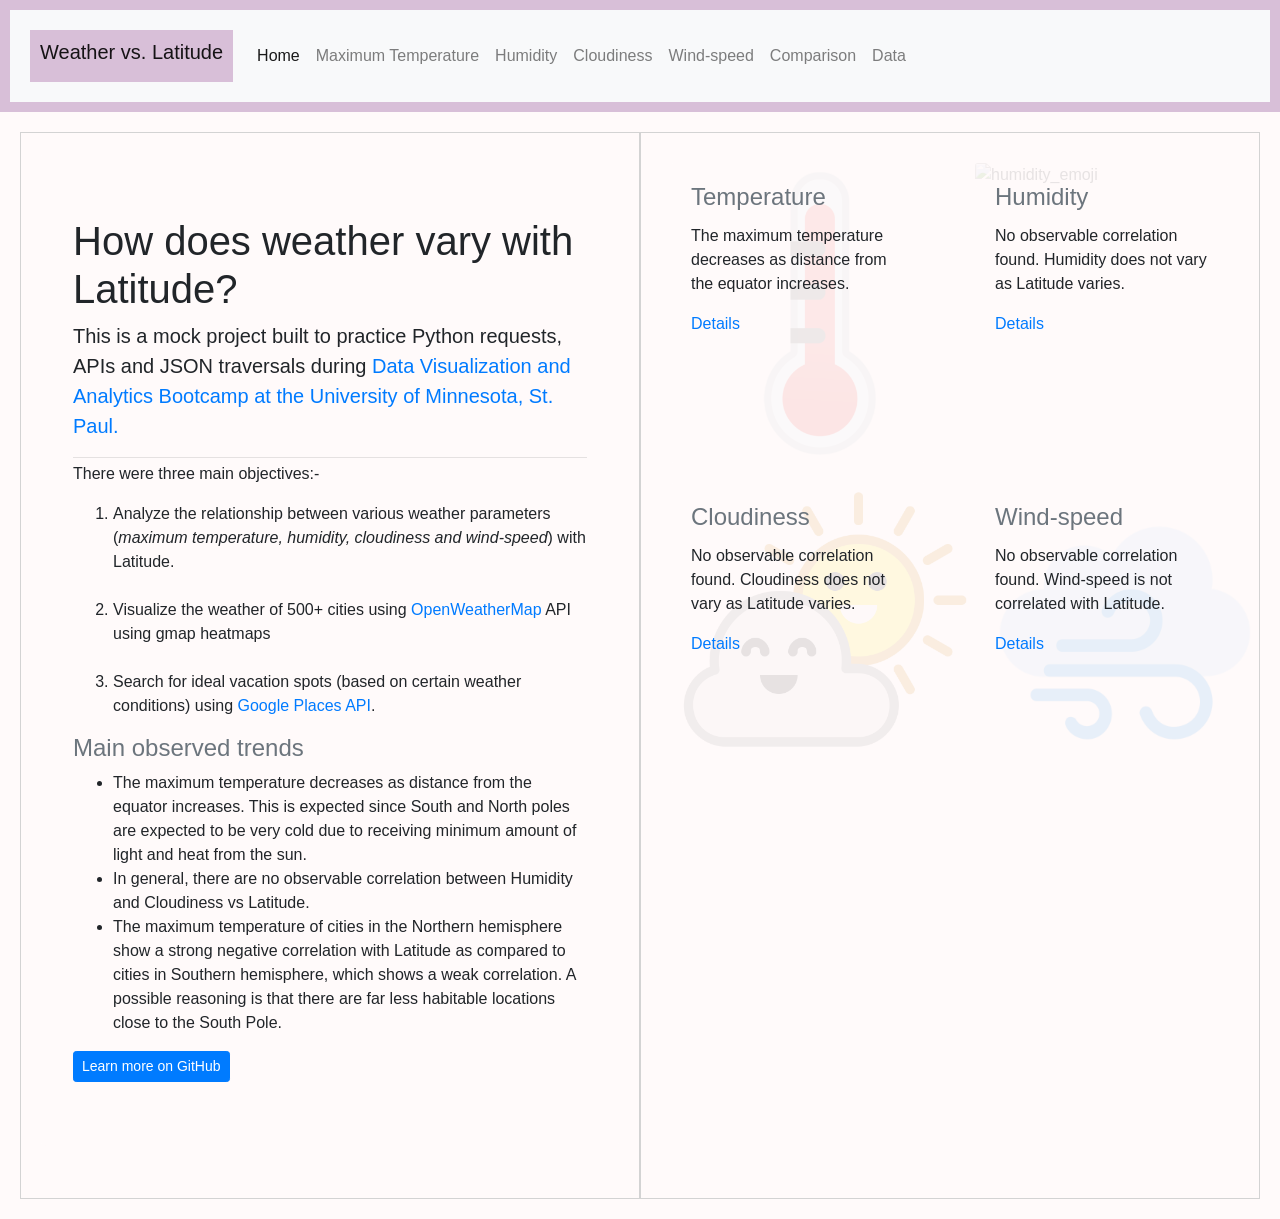
==== index.html @ 2631e103 "chagned index.html;" ====
<!DOCTYPE html>
<html lang="en-us">

<head>

    <meta charset="UTF-8">
    <title>Weather vs. Latitude</title>

    <!-- Bring in our bootstrap stylesheet -->
    <link rel="stylesheet" href="https://stackpath.bootstrapcdn.com/bootstrap/4.3.1/css/bootstrap.min.css"
        integrity="sha384-ggOyR0iXCbMQv3Xipma34MD+dH/1fQ784/j6cY/iJTQUOhcWr7x9JvoRxT2MZw1T" crossorigin="anonymous">

    <link rel="stylesheet" href="/assets/style.css">
</head>

<body>
    <div class="parent-container-navbar" id="navbar_container">
        <nav class="navbar navbar-expand-lg navbar-light bg-light">
            <a class="navbar-brand" href="index.html">
                <h5>Weather vs. Latitude</h5>
            </a>
            <button class="navbar-toggler" type="button" data-toggle="collapse" data-target="#navbarSupportedContent"
                aria-controls="navbarSupportedContent" aria-expanded="false" aria-label="Toggle navigation">
                <span class="navbar-toggler-icon"></span>
            </button>
            <!--Home button ends here-->

            <div class="collapse navbar-collapse" id="navbarSupportedContent">
                <ul class="navbar-nav mr-auto">
                    <li class="nav-item active">
                        <a class="nav-link" href="index.html">Home <span class="sr-only">(current)</span></a>
                    </li>
                    <!-- <li class="nav-item dropdown">
                        <a class="nav-link dropdown-toggle" href="#" id="navbarDropdown" role="button"
                            data-toggle="dropdown" aria-haspopup="true" aria-expanded="false">
                            Visualizations
                        </a>
                        <div class="dropdown-menu" aria-labelledby="navbarDropdown">
                            <a class="dropdown-item" href="#">Maximum Temperature</a>
                            <a class="dropdown-item" href="#">Humidity</a>
                            <a class="dropdown-item" href="#">Cloudiness</a>
                            <a class="dropdown-item" href="#">Wind-speed</a>
                        </div>

                    </li> -->
                    <!-- DROP DOWN MENU IS NOT WORKING - ADDING PAGES SEPARATELY-->
                    <li class="nav-item">
                        <a class="nav-link" href="/html/temperature_vs_latitude.html">Maximum Temperature</a>
                    </li>
                    <li class="nav-item">
                        <a class="nav-link" href="/html/humidity_vs_latitude.html">Humidity</a>
                    </li>
                    <li class="nav-item">
                        <a class="nav-link" href="/html/cloudiness_vs_latitude.html">Cloudiness</a>
                    </li>
                    <li class="nav-item">
                        <a class="nav-link" href="/html/windspeed_vs_latitude.html">Wind-speed</a>
                    </li>
                    <li class="nav-item">
                        <a class="nav-link" href="/html/comparison.html">Comparison</a>
                    </li>

                    <li class="nav-item">
                        <a class="nav-link" href="/html/data.html">Data</a>
                    </li>



                </ul>


            </div>

        </nav>
        <!--Navigation bar ends here-->

    </div> <!-- Navbar container ends here-->

    <div class="parent-container d-flex">
        <div class="container_right col-md-6" id="project_summary">
            <div class="jumbotron">
                <h1 class="display-5">How does weather vary with Latitude?</h1>
                <p class="lead">This is a mock project built to practice Python requests, APIs and JSON traversals
                    during
                    <a href="https://bootcamp.umn.edu/data/" target="_blank"> Data Visualization and Analytics
                        Bootcamp at the
                        University of
                        Minnesota, St. Paul.</a>
                </p>
                <hr class="my-1">
                <p>
                    There were three main objectives:-
                    <ol>
                        <li>Analyze the relationship between various weather parameters (<em>maximum temperature,
                                humidity, cloudiness and wind-speed</em>) with Latitude.
                        </li>
                        </br>
                        <li>
                            Visualize the weather of 500+ cities using <a href="https://openweathermap.org/api"
                                target="_blank">OpenWeatherMap</a> API using
                            gmap heatmaps
                        </li>
                        </br>
                        <li>
                            Search for ideal vacation spots (based on certain weather conditions) using <a
                                href="https://developers.google.com/places/web-service/intro" target="_blank">Google
                                Places
                                API</a>.
                        </li>
                    </ol>
                </p>
                <p>
                    <h4 class="text-muted">Main observed trends</h4>
                    <ul>
                        <li>
                            The maximum temperature decreases as distance from the equator increases. This is expected
                            since South and North poles are expected to be very cold due to receiving minimum amount of
                            light and heat from the sun.
                        </li>
                        <li>
                            In general, there are no observable correlation between Humidity and Cloudiness vs Latitude.
                        </li>
                        <li>
                            The maximum temperature of cities in the Northern hemisphere show a strong negative
                            correlation with Latitude as compared to cities in Southern hemisphere, which shows a weak
                            correlation. A possible reasoning is that there are far less habitable locations close to
                            the South Pole.
                        </li>
                    </ul>
                </p>
                <a class="btn btn-primary btn-sm" href="https://github.com/nqazimn/python-api-challenge.git"
                    role="button" target="_blank">Learn more on GitHub</a>
            </div>
            <!--jumobtron ends here-->

        </div>
        <!-- project_intro ends here-->

        <div class="container_left col-md-6" id="project_intro">
            <div class="row">
                <div class="col-md-6">
                    <div class="card border-0">
                        <img class="card-img-top" src="assets/temperature_emoji.png" alt="temperature_emoji"
                            id="temperature_emoji">
                        <div class="card-img-overlay">
                            <h4 class="card-title text-muted">Temperature</h4>
                            <!-- <h6 class="card-subtitle mb-2 text-muted">Card subtitle</h6> -->
                            <p class="card-text">
                                The maximum temperature decreases as distance from the equator increases.
                            </p>
                            <a href="temperature_vs_latitude.html" class="card-link">Details</a>
                        </div>
                    </div>
                </div>
                <!--Temparature card ends here-->

                <div class="col-md-6">
                    <div class="card border-0">
                        <img class="card-img-top" src="assets/humidity_emoji.jpg.png" alt="humidity_emoji"
                            id="humidity_emoji">
                        <div class="card-img-overlay">
                            <h4 class="card-title text-muted">Humidity</h4>
                            <!-- <h6 class="card-subtitle mb-2 text-muted">Card subtitle</h6> -->
                            <p class="card-text">
                                No observable correlation found. Humidity does not vary as Latitude varies.
                            </p>
                            <a href="humidity_vs_latitude.html" class="card-link">Details</a>
                        </div>
                    </div>
                </div>
                <!--humidity card ends here-->
            </div>
            <!--Temperature/Humidity cards end here-->

            <div class="row">
                <div class="col-md-6">
                    <div class="card border-0">
                        <img class="card-img-top" src="assets/cloudiness_emoji.png" alt="Card image cap"
                            id="cloudiness_emoji">
                        <div class="card-img-overlay">
                            <h4 class="card-title text-muted">Cloudiness</h4>
                            <!-- <h6 class="card-subtitle mb-2 text-muted">Card subtitle</h6> -->
                            <p class="card-text">
                                No observable correlation found. Cloudiness does not vary as Latitude varies.
                            </p>
                            <a href="cloudiness_vs_latitude.html" class="card-link">Details</a>
                        </div>
                    </div>
                </div>

                <div class="col-md-6">
                    <div class="card border-0">
                        <img class="card-img-top" src="assets/wind_speed_emoji.png" alt="Card image cap"
                            id="windspeed_emoji">
                        <div class="card-img-overlay">
                            <h4 class="card-title text-muted">Wind-speed</h4>
                            <!-- <h6 class="card-subtitle mb-2 text-muted">Card subtitle</h6> -->
                            <p class="card-text ">
                                No observable correlation found. Wind-speed is not correlated with Latitude.
                            </p>
                            <a href="windspeed_vs_latitude.html" class="card-link">Details</a>
                        </div>
                    </div>

                </div>

            </div>
            <!--Cloudiness/Wind-speed cards end here-->




        </div>
        <!--project_intro/cards ends here-->

    </div>
    <!--Parent-container ends here-->

</body>

</html>
---- assets/style.css ----
/******************************************
*  Author : Nabeel   
*  Created On : Tue Mar 03 2020
*  File : style.css
*******************************************/
body{
    background-color: snow;
}
.card{
    margin: 10px;
}
img.card-img-top{
    opacity: 0.1;
}
img.visuals{
    border:1px;
    border-style: ridge;
    height: 400px;
}
#temperature_emoji{
    height:300px;
    width:300px;
}
#cloudiness_emoji{
    height:300px;
    width:300px;
}
#windspeed_emoji{
    height:300px;
    width:300px;
    align
}
.parent-container{
    background-color:snow;
    padding: 10px;
    margin: 10px;
}

.container_right{
    background-color:snow;
    padding: 20px;
    border-color:lightgray;
    border-style: solid;
    border-width: 1px;
}
.container_left{
    background-color: snow ;
    padding: 20px;
    border-color:lightgray;
    border-width: 1px;
    border-style: solid;
}
.card{
    background-color:snow;
}
.jumbotron{
    background-color: snow;
    /* background-image: url('/assets/World_map_indicating_tropics_and_subtropics.png'); */
    /* background-size: cover; */
    /* background-color: transparent; */
}
#navbar_container{
    padding:10px;
    background-color: thistle;
}
.navbar{
    padding:20px;
}
.navbar-brand{
    background-color: thistle;
    padding: 10px;
}
.container-top{
    background-color: snow ;

}
P.drop-cap:first-letter {
    font-size: 4.5em;
    float: top;
    /* margin-: 1em;     */
}
.table_container{
    background-color:gainsboro ;
}
.visual_container{
    background-color:snow ;
}
.comparison{
    padding:10px;
}
img.visuals_for_comparison{
    border:1px;
    border-style: ridge;
    height:400px;
    /* flex-flow: row; */
    /* padding-left: 10px; */
}
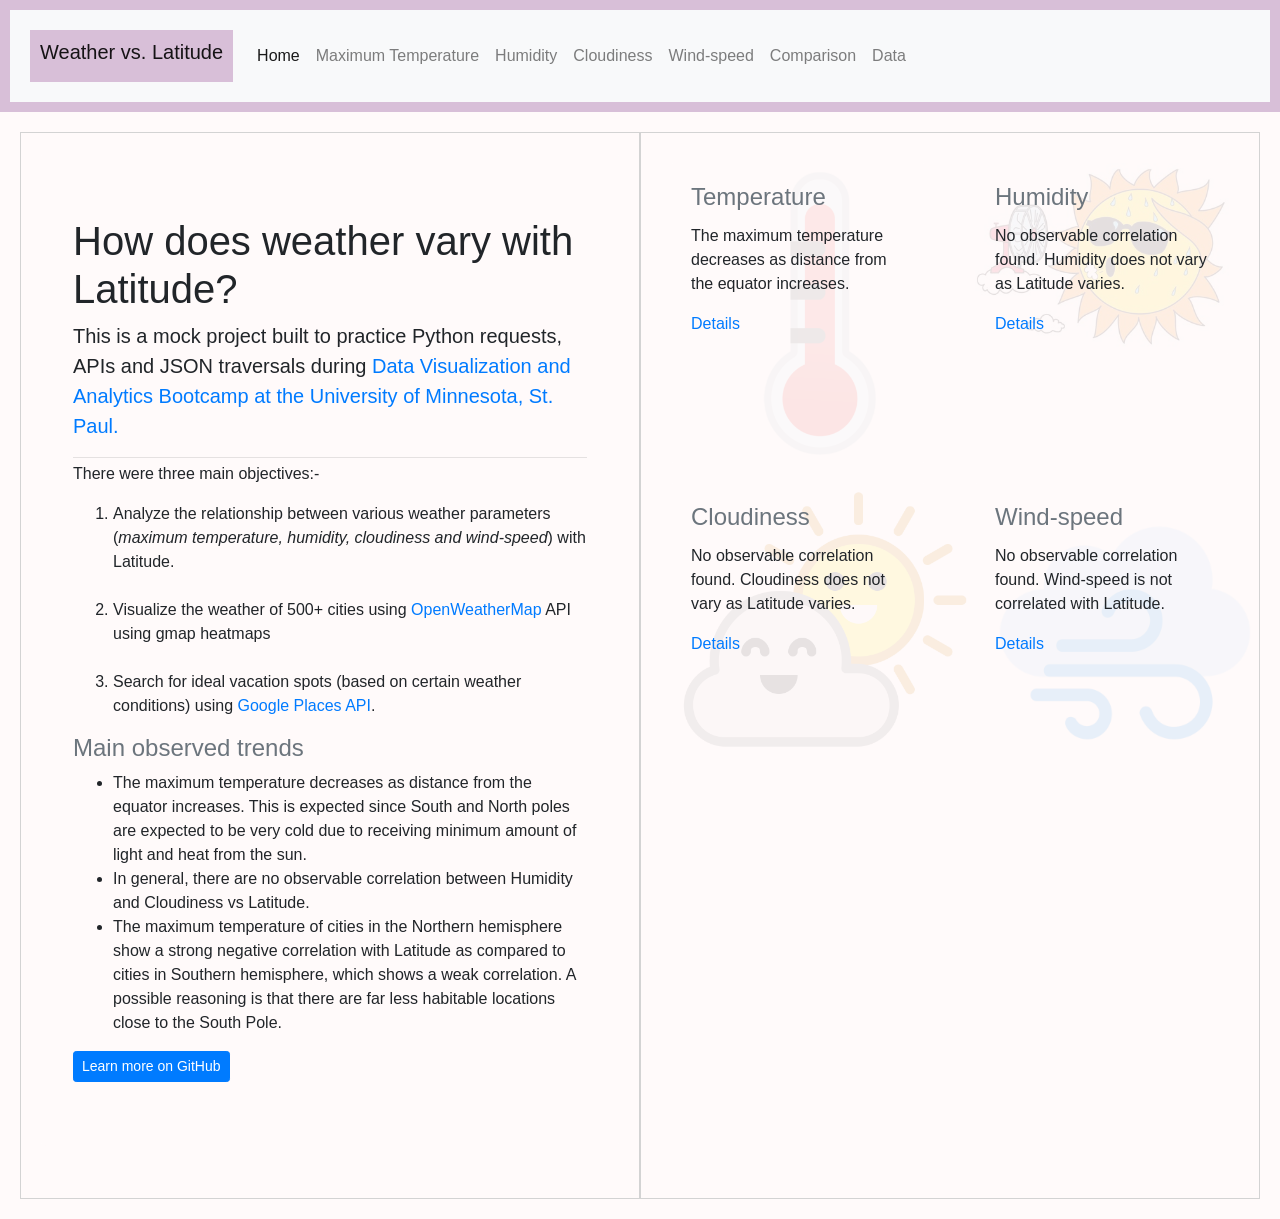
==== commit 88d700ad: "chagned index.html;" ====
--- a/index.html
+++ b/index.html
@@ -10,7 +10,7 @@
     <link rel="stylesheet" href="https://stackpath.bootstrapcdn.com/bootstrap/4.3.1/css/bootstrap.min.css"
         integrity="sha384-ggOyR0iXCbMQv3Xipma34MD+dH/1fQ784/j6cY/iJTQUOhcWr7x9JvoRxT2MZw1T" crossorigin="anonymous">
 
-    <link rel="stylesheet" href="/assets/style.css">
+    <link rel="stylesheet" href="assets/style.css">
 </head>
 
 <body>
@@ -45,7 +45,7 @@
                     </li> -->
                     <!-- DROP DOWN MENU IS NOT WORKING - ADDING PAGES SEPARATELY-->
                     <li class="nav-item">
-                        <a class="nav-link" href="/html/temperature_vs_latitude.html">Maximum Temperature</a>
+                        <a class="nav-link" href="html/temperature_vs_latitude.html">Maximum Temperature</a>
                     </li>
                     <li class="nav-item">
                         <a class="nav-link" href="/html/humidity_vs_latitude.html">Humidity</a>
@@ -156,7 +156,7 @@
 
                 <div class="col-md-6">
                     <div class="card border-0">
-                        <img class="card-img-top" src="assets/humidity_emoji.jpg.png" alt="humidity_emoji"
+                        <img class="card-img-top" src="assets/humidity_emoji.jpg" alt=" humidity_emoji"
                             id="humidity_emoji">
                         <div class="card-img-overlay">
                             <h4 class="card-title text-muted">Humidity</h4>
